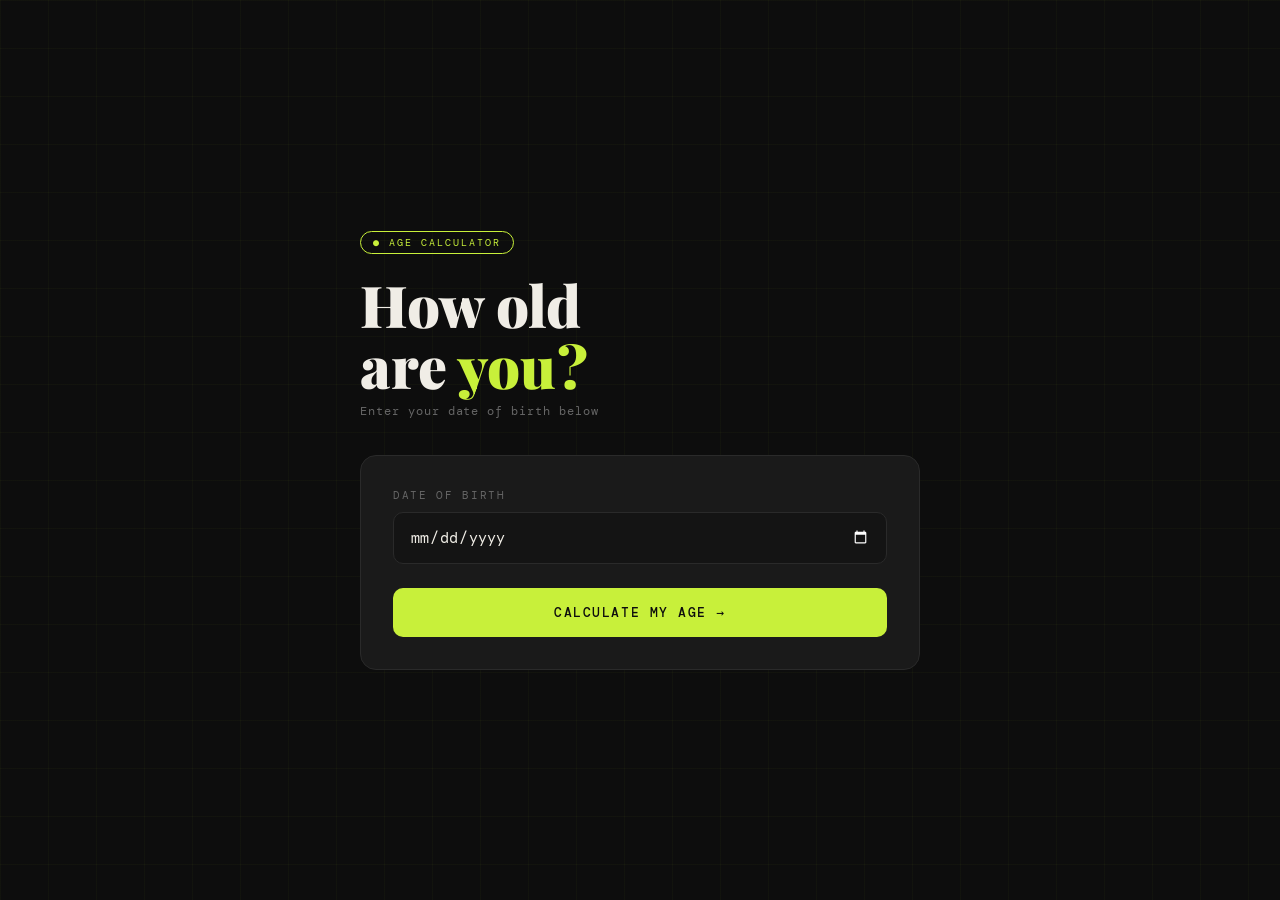
==== index.html @ 4ea1036f "added logic and updated UI" ====
<!DOCTYPE html>
<html lang="en">
<head>
  <meta charset="UTF-8" />
  <meta name="viewport" content="width=device-width, initial-scale=1.0"/>
  <title>Age Calculator</title>
  
  
  <link href="https://fonts.googleapis.com/css2?family=Playfair+Display:wght@400;700;900&family=DM+Mono:wght@300;400;500&display=swap" rel="stylesheet"/>
 <link rel="stylesheet" href="style.css">

</head>
<body>
<div class="wrapper">
  <div class="badge">&#9679; Age Calculator</div>
  <h1>How old<br>are <span>you?</span></h1>
  <p class="subtitle">Enter your date of birth below</p>

  <div class="card">
    <div class="input-group">
      <label for="dob">Date of Birth</label>
      <input type="date" id="dob" />
      <p class="error" id="error">Please select a valid date of birth.</p>
    </div>
    <button onclick="calculate()">Calculate My Age →</button>

    <div class="results" id="results">
      <p class="results-title">Your Age Breakdown</p>

      <div class="age-display">
        <div class="age-block">
          <span class="num" id="years">0</span>
          <span class="unit">Years</span>
        </div>
        <div class="age-block">
          <span class="num" id="months">0</span>
          <span class="unit">Months</span>
        </div>
        <div class="age-block">
          <span class="num" id="days">0</span>
          <span class="unit">Days</span>
        </div>
      </div>

      <div class="details-grid">
        <div class="detail-item">
          <span class="d-label">Total Days</span>
          <span class="d-val" id="totalDays">–</span>
        </div>
        <div class="detail-item">
          <span class="d-label">Total Weeks</span>
          <span class="d-val" id="totalWeeks">–</span>
        </div>
        <div class="detail-item">
          <span class="d-label">Total Hours</span>
          <span class="d-val" id="totalHours">–</span>
        </div>
        <div class="detail-item">
          <span class="d-label">Total Minutes</span>
          <span class="d-val" id="totalMins">–</span>
        </div>
        <div class="next-bday" id="nextBday"></div>
      </div>
    </div>
  </div>
</div>

<script src="./script.js"></script>
</body>
</html>
---- style.css ----
*,*::before,
  *::after {
      box-sizing: border-box;
      margin: 0;
      padding: 0;
  }

  :root {
      --bg: #0d0d0d;
      --surface: #141414;
      --card: #1a1a1a;
      --border: #2a2a2a;
      --accent: #c8f03a;
      --accent2: #3affc8;
      --text: #f0ede6;
      --muted: #666;
      --radius: 16px;
  }

  body {
      background: var(--bg);
      color: var(--text);
      font-family: 'DM Mono', monospace;
      min-height: 100vh;
      display: flex;
      align-items: center;
      justify-content: center;
      padding: 24px;
      overflow-x: hidden;
  }

  /* animated grid bg */
  body::before {
      content: '';
      position: fixed;
      inset: 0;
      background-image:
          linear-gradient(rgba(200, 240, 58, 0.03) 1px, transparent 1px),
          linear-gradient(90deg, rgba(200, 240, 58, 0.03) 1px, transparent 1px);
      background-size: 48px 48px;
      pointer-events: none;
      z-index: 0;
  }

  .wrapper {
      position: relative;
      z-index: 1;
      width: 100%;
      max-width: 560px;
  }

  .badge {
      display: inline-block;
      font-size: 10px;
      letter-spacing: 0.2em;
      text-transform: uppercase;
      color: var(--accent);
      border: 1px solid var(--accent);
      padding: 4px 12px;
      border-radius: 100px;
      margin-bottom: 20px;
      animation: fadeUp 0.5s ease both;
  }

  h1 {
      font-family: 'Playfair Display', serif;
      font-size: clamp(2.4rem, 6vw, 3.6rem);
      font-weight: 900;
      line-height: 1.05;
      margin-bottom: 8px;
      animation: fadeUp 0.5s 0.1s ease both;
  }

  h1 span {
      color: var(--accent);
  }

  .subtitle {
      color: var(--muted);
      font-size: 12px;
      letter-spacing: 0.08em;
      margin-bottom: 36px;
      animation: fadeUp 0.5s 0.15s ease both;
  }

  .card {
      background: var(--card);
      border: 1px solid var(--border);
      border-radius: var(--radius);
      padding: 32px;
      animation: fadeUp 0.5s 0.2s ease both;
  }

  .input-group {
      margin-bottom: 24px;
  }

  label {
      display: block;
      font-size: 11px;
      letter-spacing: 0.15em;
      text-transform: uppercase;
      color: var(--muted);
      margin-bottom: 10px;
  }

  input[type="date"] {
      width: 100%;
      background: var(--surface);
      border: 1px solid var(--border);
      border-radius: 10px;
      color: var(--text);
      font-family: 'DM Mono', monospace;
      font-size: 15px;
      padding: 14px 16px;
      outline: none;
      transition: border-color 0.2s, box-shadow 0.2s;
      cursor: pointer;
      color-scheme: dark;
  }

  input[type="date"]:focus {
      border-color: var(--accent);
      box-shadow: 0 0 0 3px rgba(200, 240, 58, 0.12);
  }

  button {
      width: 100%;
      padding: 16px;
      background: var(--accent);
      color: #0d0d0d;
      border: none;
      border-radius: 10px;
      font-family: 'DM Mono', monospace;
      font-size: 13px;
      font-weight: 500;
      letter-spacing: 0.12em;
      text-transform: uppercase;
      cursor: pointer;
      transition: transform 0.15s, box-shadow 0.15s, background 0.2s;
  }

  button:hover {
      transform: translateY(-2px);
      box-shadow: 0 8px 24px rgba(200, 240, 58, 0.3);
  }

  button:active {
      transform: translateY(0);
  }

  .error {
      color: #ff6b6b;
      font-size: 12px;
      margin-top: 8px;
      display: none;
  }

  /* Results */
  .results {
      margin-top: 28px;
      display: none;
      animation: fadeUp 0.45s ease both;
  }

  .results.show {
      display: block;
  }

  .results-title {
      font-size: 11px;
      letter-spacing: 0.15em;
      text-transform: uppercase;
      color: var(--muted);
      margin-bottom: 16px;
      padding-bottom: 12px;
      border-bottom: 1px solid var(--border);
  }

  .age-display {
      display: flex;
      gap: 12px;
      margin-bottom: 20px;
  }

  .age-block {
      flex: 1;
      background: var(--surface);
      border: 1px solid var(--border);
      border-radius: 12px;
      padding: 18px 12px;
      text-align: center;
      position: relative;
      overflow: hidden;
      transition: border-color 0.3s;
  }

  .age-block:first-child {
      border-color: var(--accent);
      box-shadow: 0 0 20px rgba(200, 240, 58, 0.08);
  }

  .age-block .num {
      font-family: 'Playfair Display', serif;
      font-size: 2.6rem;
      font-weight: 900;
      color: var(--accent);
      line-height: 1;
      display: block;
  }

  .age-block:not(:first-child) .num {
      color: var(--accent2);
  }

  .age-block .unit {
      font-size: 10px;
      letter-spacing: 0.15em;
      text-transform: uppercase;
      color: var(--muted);
      display: block;
      margin-top: 6px;
  }

  .details-grid {
      display: grid;
      grid-template-columns: 1fr 1fr;
      gap: 10px;
  }

  .detail-item {
      background: var(--surface);
      border: 1px solid var(--border);
      border-radius: 10px;
      padding: 14px 16px;
      display: flex;
      flex-direction: column;
      gap: 4px;
  }

  .detail-item .d-label {
      font-size: 10px;
      color: var(--muted);
      letter-spacing: 0.1em;
      text-transform: uppercase;
  }

  .detail-item .d-val {
      font-size: 14px;
      color: var(--text);
      font-weight: 500;
  }

  .next-bday {
      margin-top: 10px;
      background: linear-gradient(135deg, rgba(58, 255, 200, 0.06), rgba(200, 240, 58, 0.06));
      border: 1px solid rgba(58, 255, 200, 0.2);
      border-radius: 10px;
      padding: 14px 16px;
      font-size: 12px;
      color: var(--accent2);
      grid-column: span 2;
  }

  @keyframes fadeUp {
      from {
          opacity: 0;
          transform: translateY(16px);
      }

      to {
          opacity: 1;
          transform: translateY(0);
      }
  }

  @keyframes countUp {
      from {
          opacity: 0;
          transform: scale(0.85);
      }

      to {
          opacity: 1;
          transform: scale(1);
      }
  }

  .num {
      animation: countUp 0.4s ease both;
  }
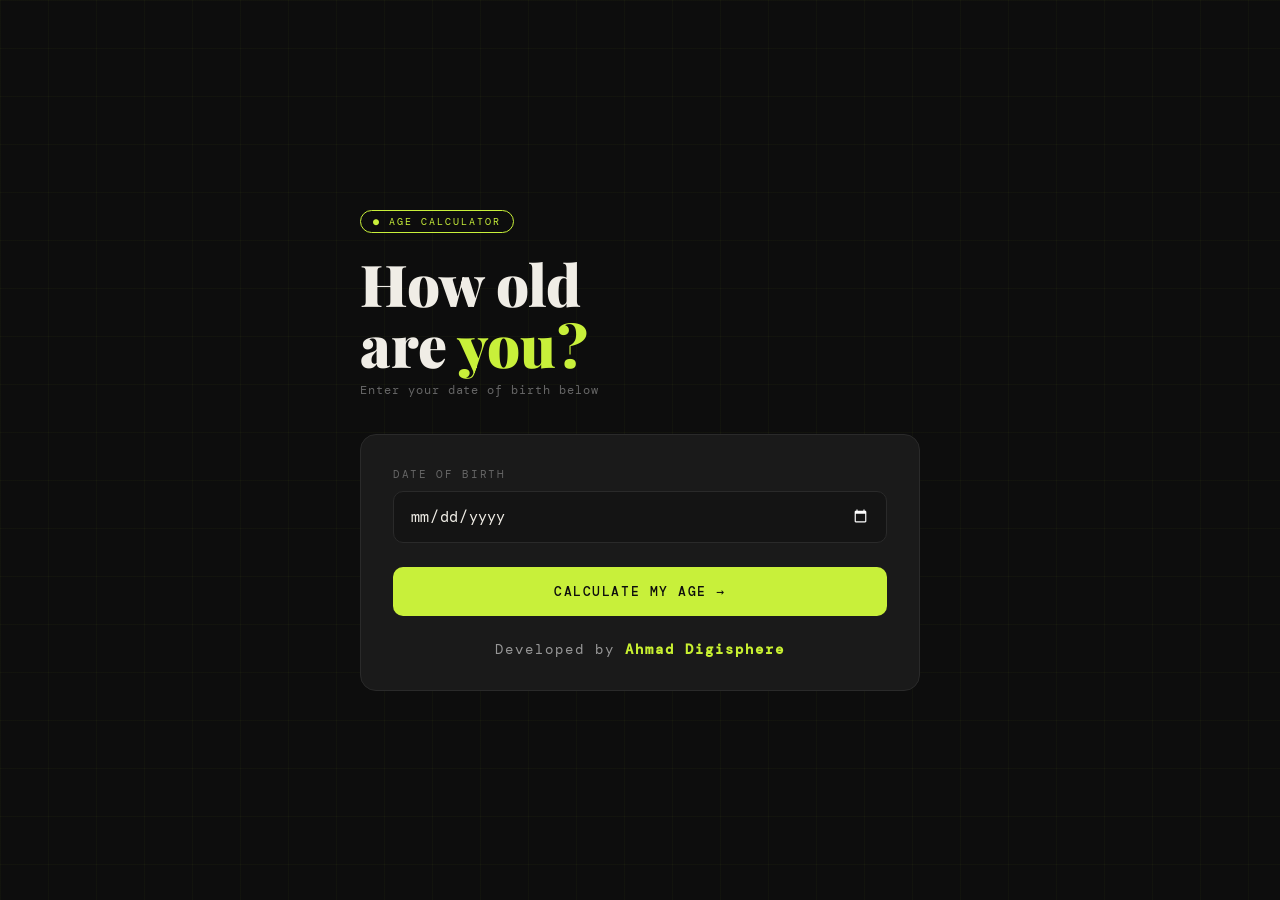
==== commit a23fba22: "added my name branding" ====
--- a/index.html
+++ b/index.html
@@ -11,6 +11,7 @@
 
 </head>
 <body>
+
 <div class="wrapper">
   <div class="badge">&#9679; Age Calculator</div>
   <h1>How old<br>are <span>you?</span></h1>
@@ -62,8 +63,13 @@
         <div class="next-bday" id="nextBday"></div>
       </div>
     </div>
+    <div class="brand-credit">
+      Developed by <span>Ahmad Digisphere</span>
+    </div>
   </div>
+
 </div>
+
 
 <script src="./script.js"></script>
 </body>
--- a/style.css
+++ b/style.css
@@ -288,4 +288,33 @@
 
   .num {
       animation: countUp 0.4s ease both;
-  }+  }
+
+
+.brand-credit {
+    margin-top: 24px;
+    text-align: center;
+    color: rgba(255, 255, 255, .55);
+    font-size: 14px;
+    letter-spacing: 2px;
+}
+
+.brand-credit span {
+    color: #c8f031;
+    font-weight: 600;
+}
+
+@media (max-width:768px) {
+    .brand-credit {
+        font-size: 13px;
+        letter-spacing: 1.5px;
+    }
+}
+
+@media (max-width:480px) {
+    .brand-credit {
+        font-size: 12px;
+        letter-spacing: 1px;
+        margin-top: 18px;
+    }
+}
